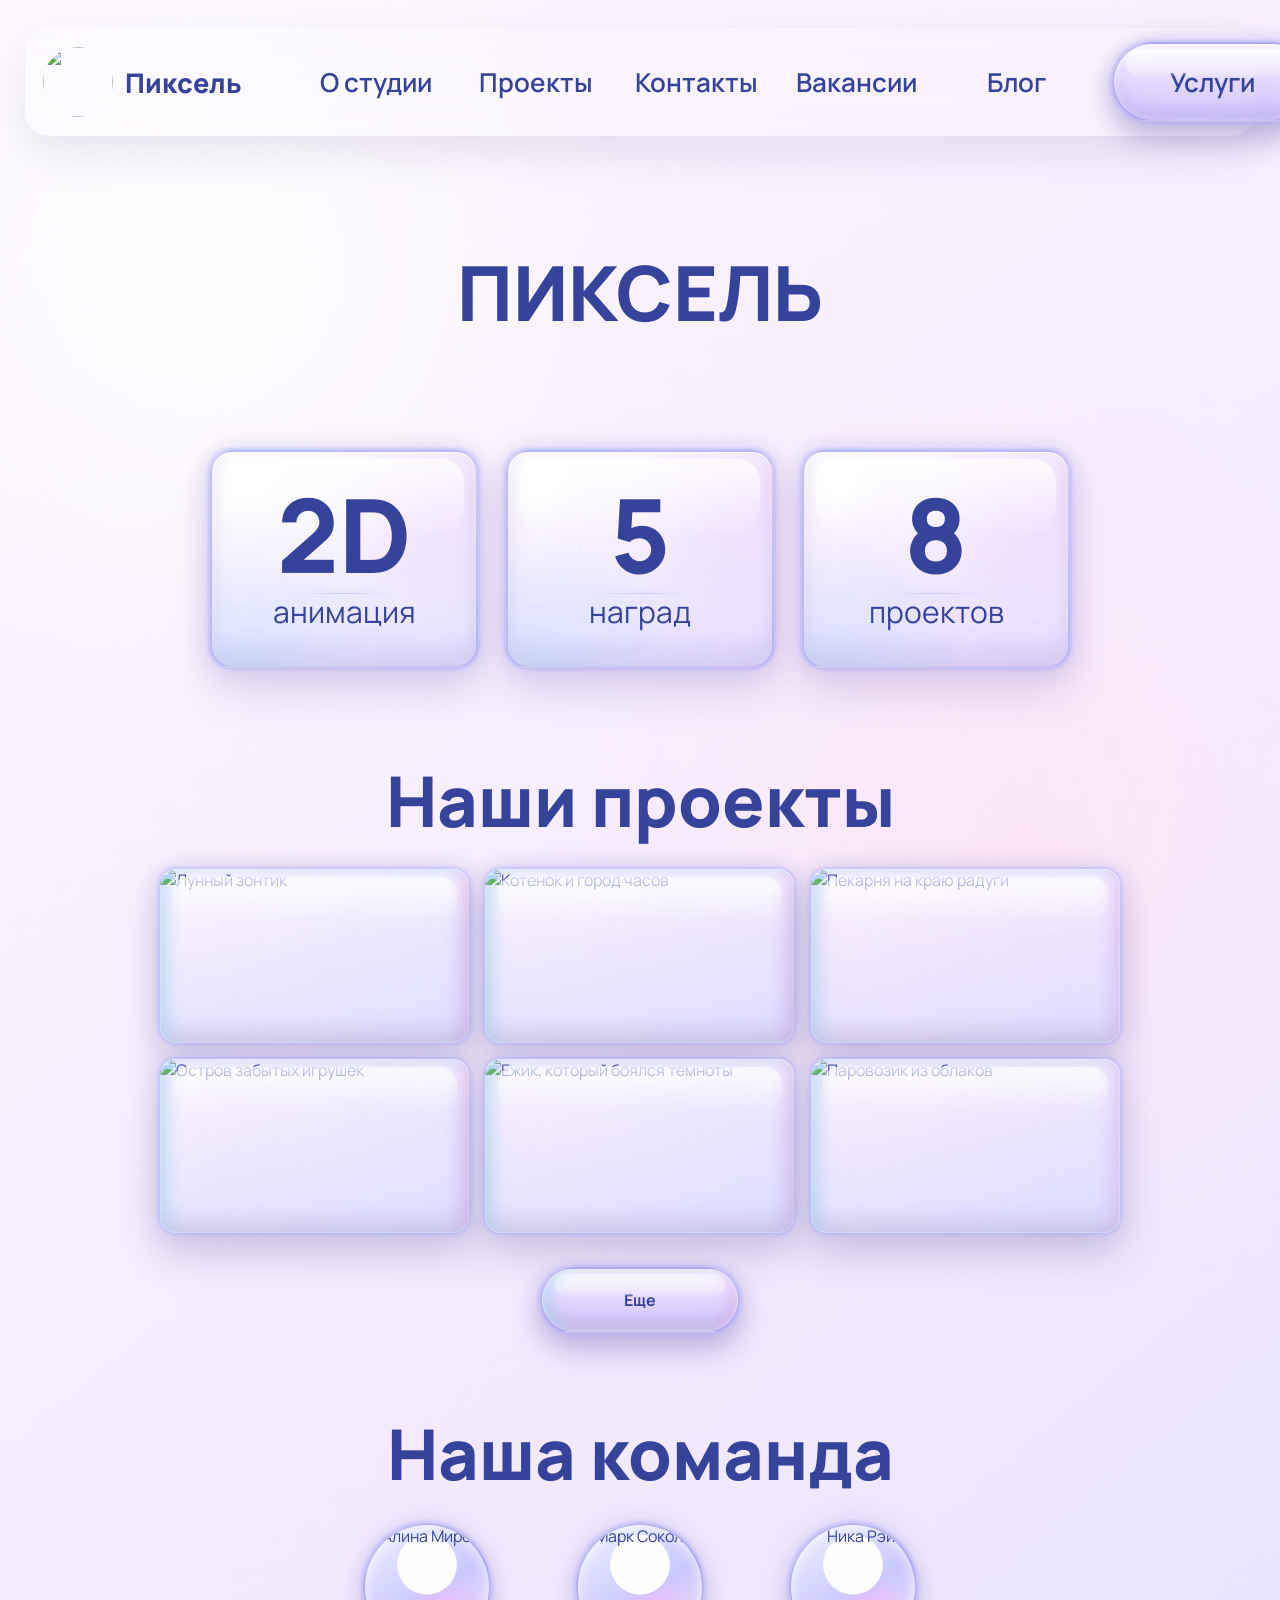
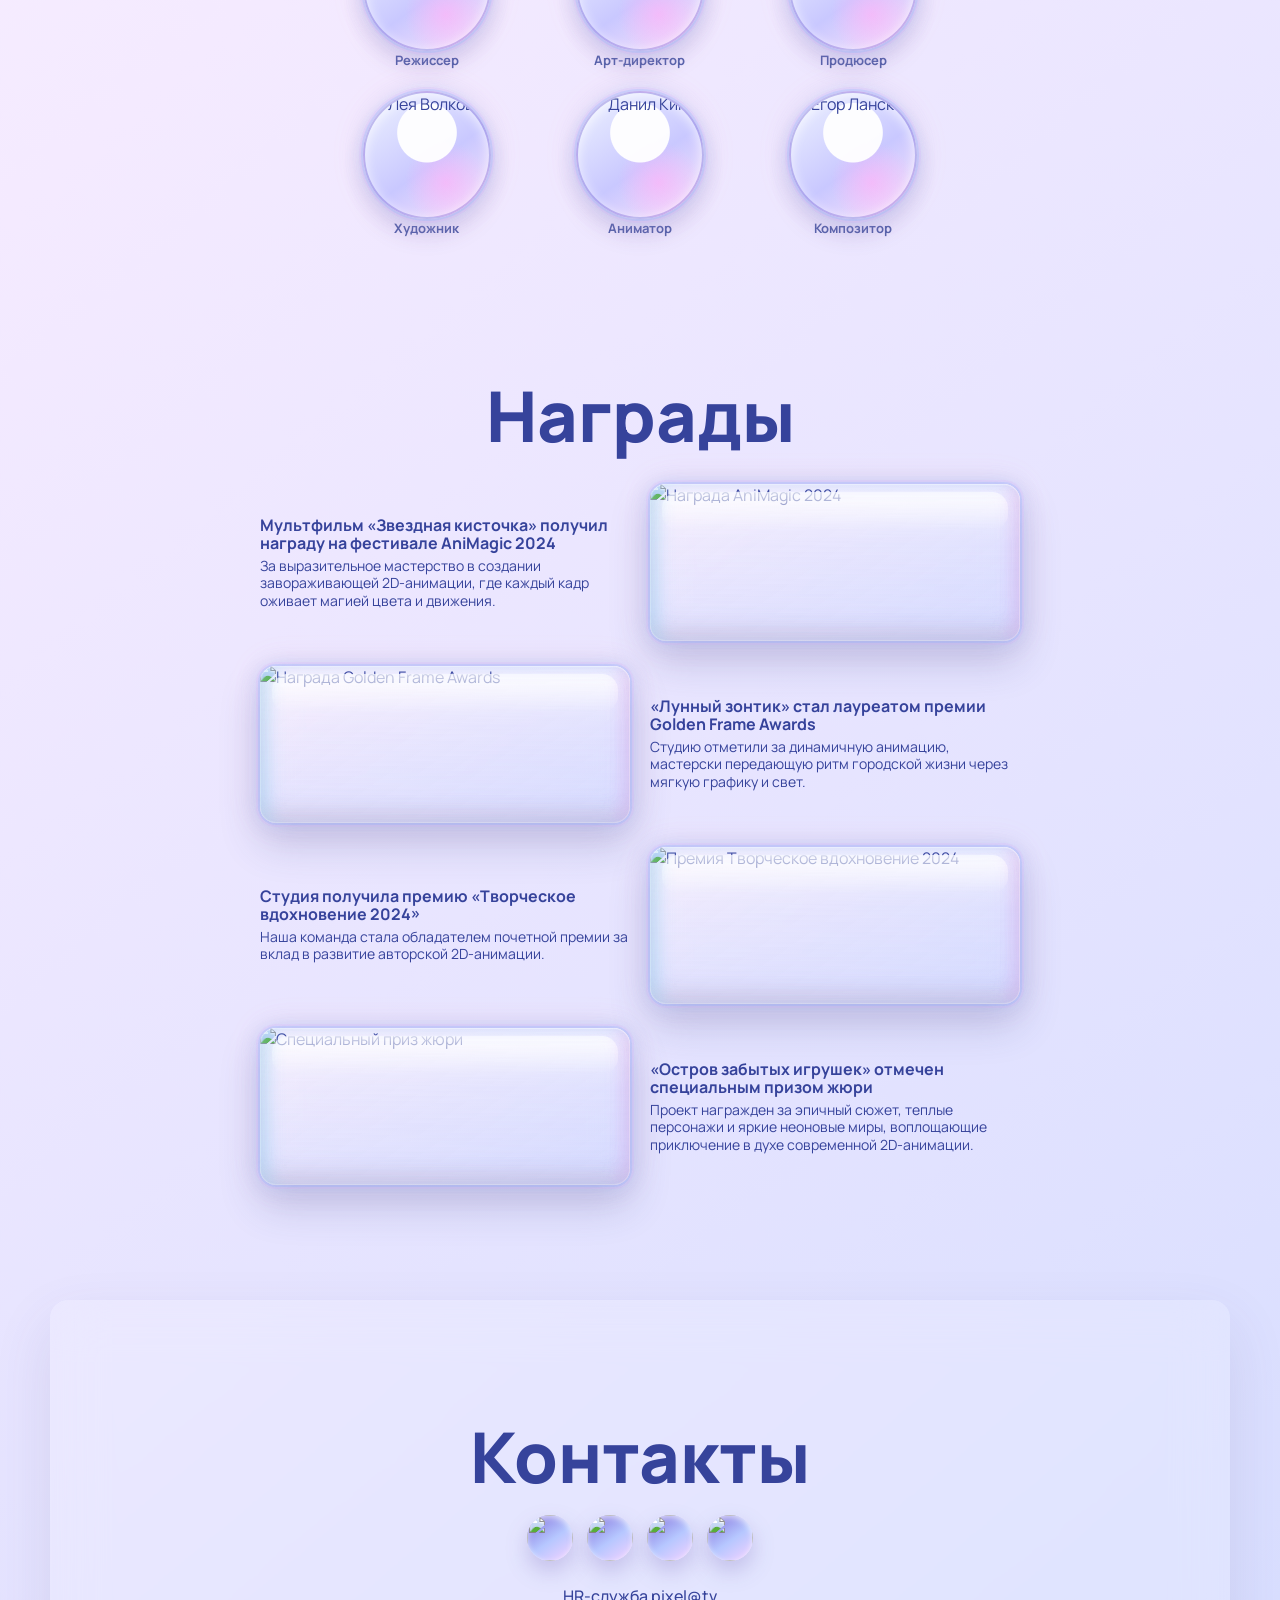
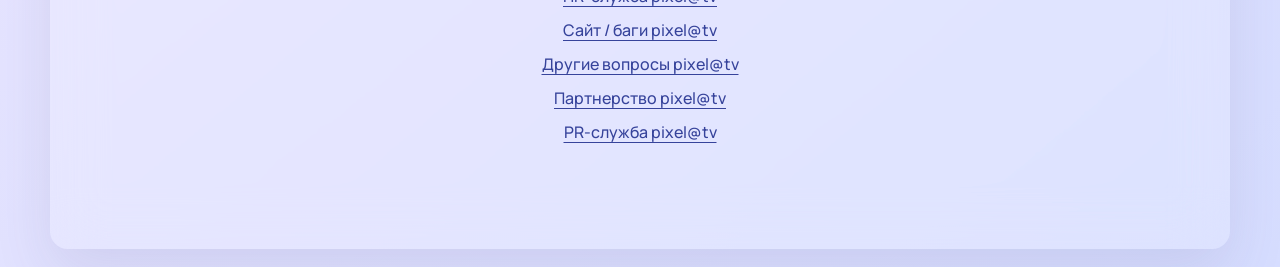
==== about.html @ c1dd74e6 "feat: init commit" ====
<!doctype html>
<html lang="ru">
  <head>
    <meta charset="UTF-8" />
    <meta name="viewport" content="width=device-width, initial-scale=1.0" />
    <title>О студии - Пиксель</title>
    <link rel="preconnect" href="https://fonts.googleapis.com" />
    <link rel="preconnect" href="https://fonts.gstatic.com" crossorigin />
    <link
      href="https://fonts.googleapis.com/css2?family=Manrope:wght@400;500;600;700;800&display=swap"
      rel="stylesheet"
    />
    <link rel="stylesheet" href="styles.css" />
  </head>
  <body>
    <header class="site-header">
      <a class="brand" href="index.html" aria-label="Пиксель, на главную">
        <img class="brand__mark" src="логотип.png" alt="" />
        <span class="brand__name">Пиксель</span>
      </a>

      <nav class="main-nav" aria-label="Основная навигация">
        <a href="about.html" aria-current="page">О студии</a>
        <a href="projects.html">Проекты</a>
        <a href="contacts.html">Контакты</a>
        <a href="vacancies.html">Вакансии</a>
        <a href="blog.html">Блог</a>
        <a class="nav-pill" href="services.html">Услуги</a>
      </nav>
    </header>

    <main>
      <section class="hero about-hero">
        <p class="studio-title">пиксель</p>

        <div class="stats" aria-label="Ключевые факты о студии">
          <article>
            <strong>2D</strong>
            <span>анимация</span>
          </article>
          <article>
            <strong>5</strong>
            <span>наград</span>
          </article>
          <article>
            <strong>8</strong>
            <span>проектов</span>
          </article>
        </div>
      </section>

      <section class="section about-projects" id="projects">
        <div class="section-heading">
          <h1>Наши проекты</h1>
        </div>

        <div class="project-grid project-grid--wide">
          <article class="project-card">
            <div class="image-slot image-slot--project">
              <img src="лунный мультфильм.png" alt="Лунный зонтик" />
            </div>
          </article>
          <article class="project-card">
            <div class="image-slot image-slot--project">
              <img src="котенок мультфильм.png" alt="Котенок и город часов" />
            </div>
          </article>
          <article class="project-card">
            <div class="image-slot image-slot--project">
              <img src="пекарня мультфильм.png" alt="Пекарня на краю радуги" />
            </div>
          </article>
          <article class="project-card">
            <div class="image-slot image-slot--project">
              <img src="остров мультфильм.png" alt="Остров забытых игрушек" />
            </div>
          </article>
          <article class="project-card">
            <div class="image-slot image-slot--project">
              <img src="ежик мультфильм.png" alt="Ежик, который боялся темноты" />
            </div>
          </article>
          <article class="project-card">
            <div class="image-slot image-slot--project">
              <img src="паровозик мультфильм.png" alt="Паровозик из облаков" />
            </div>
          </article>
        </div>

        <a class="button" href="projects.html">Еще</a>
      </section>

      <section class="section team">
        <div class="section-heading">
          <h1>Наша команда</h1>
        </div>

        <div class="team-grid" aria-label="Команда студии">
          <article class="team-card">
            <div class="portrait-slot"><img src="команда1.png" alt="Алина Мирова" /></div>
            <p>Режиссер</p>
          </article>
          <article class="team-card">
            <div class="portrait-slot"><img src="команда2.png" alt="Марк Соколов" /></div>
            <p>Арт-директор</p>
          </article>
          <article class="team-card">
            <div class="portrait-slot"><img src="команда3.png" alt="Ника Рэй" /></div>
            <p>Продюсер</p>
          </article>
          <article class="team-card">
            <div class="portrait-slot"><img src="команда4.png" alt="Лея Волкова" /></div>
            <p>Художник</p>
          </article>
          <article class="team-card">
            <div class="portrait-slot"><img src="команда5.png" alt="Данил Ким" /></div>
            <p>Аниматор</p>
          </article>
          <article class="team-card">
            <div class="portrait-slot"><img src="команда6.png" alt="Егор Ланской" /></div>
            <p>Композитор</p>
          </article>
        </div>
      </section>

      <section class="section awards">
        <div class="section-heading">
          <h1>Награды</h1>
        </div>

        <div class="award-list">
          <article class="award-item">
            <div>
              <h2>Мультфильм «Звездная кисточка» получил награду на фестивале AniMagic 2024</h2>
              <p>
                За выразительное мастерство в создании завораживающей
                2D-анимации, где каждый кадр оживает магией цвета и движения.
              </p>
            </div>
            <div class="image-slot image-slot--award">
              <img src="награды1 — копия.png" alt="Награда AniMagic 2024" />
            </div>
          </article>

          <article class="award-item award-item--reverse">
            <div>
              <h2>«Лунный зонтик» стал лауреатом премии Golden Frame Awards</h2>
              <p>
                Студию отметили за динамичную анимацию, мастерски передающую
                ритм городской жизни через мягкую графику и свет.
              </p>
            </div>
            <div class="image-slot image-slot--award">
              <img src="награды2 — копия.png" alt="Награда Golden Frame Awards" />
            </div>
          </article>

          <article class="award-item">
            <div>
              <h2>Студия получила премию «Творческое вдохновение 2024»</h2>
              <p>
                Наша команда стала обладателем почетной премии за вклад
                в развитие авторской 2D-анимации.
              </p>
            </div>
            <div class="image-slot image-slot--award">
              <img src="награды3 — копия.png" alt="Премия Творческое вдохновение 2024" />
            </div>
          </article>

          <article class="award-item award-item--reverse">
            <div>
              <h2>«Остров забытых игрушек» отмечен специальным призом жюри</h2>
              <p>
                Проект награжден за эпичный сюжет, теплые персонажи и яркие
                неоновые миры, воплощающие приключение в духе современной
                2D-анимации.
              </p>
            </div>
            <div class="image-slot image-slot--award">
              <img src="награды4 — копия.png" alt="Специальный приз жюри" />
            </div>
          </article>
        </div>
      </section>
    </main>

    <footer class="contacts" id="contacts">
      <h1>Контакты</h1>
      <div class="socials" aria-label="Социальные сети">
        <a href="#" aria-label="Telegram"><img src="тг.png" alt="" /></a>
        <a href="#" aria-label="YouTube"><img src="ютуб.png" alt="" /></a>
        <a href="#" aria-label="Instagram"><img src="инста.png" alt="" /></a>
        <a href="#" aria-label="Boosty"><img src="бусти.png" alt="" /></a>
      </div>
      <address>
        <a href="mailto:hr.pixel@tv">HR-служба pixel@tv</a>
        <a href="mailto:bug.pixel@tv">Сайт / баги pixel@tv</a>
        <a href="mailto:info.pixel@tv">Другие вопросы pixel@tv</a>
        <a href="mailto:partner.pixel@tv">Партнерство pixel@tv</a>
        <a href="mailto:pr.pixel@tv">PR-служба pixel@tv</a>
      </address>
    </footer>
  </body>
</html>
---- styles.css ----
:root {
  --ink: #36439b;
  --ink-soft: #5965ad;
  --lilac: #dcd3ff;
  --lavender: #eee9ff;
  --rose: #fff0f8;
  --paper: rgba(255, 250, 255, 0.78);
  --line: rgba(79, 67, 153, 0.13);
  --glass-border: rgba(119, 101, 205, 0.34);
  --glass-line-glow:
    0 0 0 2px rgba(126, 178, 255, 0.2),
    0 0 0 4px rgba(219, 151, 255, 0.12),
    0 0 18px rgba(105, 207, 255, 0.28),
    0 0 26px rgba(218, 141, 255, 0.2),
    0 0 34px rgba(255, 190, 142, 0.14);
  --shadow: 0 18px 42px rgba(95, 74, 171, 0.18);
}

@font-face {
  font-family: "Core Mellow";
  src: url("CoreMellow-ExtraBold.otf") format("opentype");
  font-weight: 800;
  font-style: normal;
  font-display: swap;
}

* {
  box-sizing: border-box;
}

html {
  scroll-behavior: smooth;
}

body {
  position: relative;
  min-width: 320px;
  min-height: 100vh;
  margin: 0;
  color: var(--ink);
  font-family: "Manrope", Arial, sans-serif;
  background:
    radial-gradient(circle at 16% 8%, rgba(255, 255, 255, 0.92), transparent 28rem),
    radial-gradient(circle at 80% 24%, rgba(255, 229, 246, 0.72), transparent 30rem),
    linear-gradient(140deg, #fdf7ff 0%, #f4eaff 40%, #d6ddff 100%);
}

body > * {
  position: relative;
  z-index: 1;
}

body::before,
body::after {
  content: none;
  position: absolute;
  inset: 0;
  z-index: 0;
  pointer-events: none;
}

body::before {
  min-height: 100%;
  opacity: 0.55;
  background:
    radial-gradient(ellipse at 10% 13%, transparent 0 2.6rem, rgba(255, 255, 255, 0.8) 2.7rem 3rem, transparent 3.1rem),
    radial-gradient(circle at 12% 34%, rgba(255, 255, 255, 0.62) 0 0.18rem, transparent 0.21rem),
    radial-gradient(circle at 7% 72%, rgba(255, 255, 255, 0.7) 0 0.14rem, transparent 0.18rem),
    radial-gradient(circle at 23% 82%, rgba(255, 255, 255, 0.56) 0 0.16rem, transparent 0.2rem),
    radial-gradient(circle at 84% 76%, rgba(255, 255, 255, 0.56) 0 0.18rem, transparent 0.22rem),
    radial-gradient(circle at 96% 16%, rgba(255, 255, 255, 0.66) 0 0.16rem, transparent 0.2rem),
    radial-gradient(ellipse at 12% 96%, rgba(150, 176, 255, 0.42), transparent 18rem),
    radial-gradient(ellipse at 88% 98%, rgba(197, 171, 255, 0.4), transparent 22rem);
}

body::after {
  min-height: 100%;
  opacity: 0.5;
  background:
    linear-gradient(160deg, transparent 0 72%, rgba(255, 255, 255, 0.4) 72.2% 72.8%, transparent 73%),
    radial-gradient(ellipse at 18% 105%, transparent 0 19rem, rgba(255, 255, 255, 0.5) 19.2rem 19.7rem, transparent 20rem),
    radial-gradient(ellipse at 64% 108%, transparent 0 24rem, rgba(255, 255, 255, 0.45) 24.2rem 24.8rem, transparent 25rem),
    radial-gradient(ellipse at 96% 104%, transparent 0 18rem, rgba(255, 255, 255, 0.45) 18.2rem 18.8rem, transparent 19rem);
}

a {
  color: inherit;
}

.nav-pill,
.button,
.main-nav a,
.brand__name,
.image-slot,
.stats article,
.blog-item,
.blog-category h2,
.service-tabs a,
.service-card,
.job-card,
.showcase-card,
.portrait-slot,
.flow-step,
.socials a,
address a,
.award-item > div:first-child,
details {
  transition:
    transform 180ms ease,
    box-shadow 180ms ease,
    filter 180ms ease,
    background-color 180ms ease,
    color 180ms ease,
    opacity 180ms ease;
  will-change: transform;
}

.main-nav a:hover,
.brand:hover .brand__name,
.nav-pill:hover,
.button:hover,
.blog-category h2:hover,
.service-tabs a:hover,
.job-card:hover,
.socials a:hover,
address a:hover,
.award-item > div:first-child:hover {
  transform: translateY(-3px) scale(1.015);
  filter: saturate(1.08) brightness(1.03);
}

.main-nav a:active,
.brand:active .brand__name,
.nav-pill:active,
.button:active,
.blog-category h2:active,
.service-tabs a:active,
.job-card:active,
.socials a:active,
address a:active,
.award-item > div:first-child:active {
  transform: translateY(1px) scale(0.985);
  filter: saturate(1.02) brightness(0.98);
}

.image-slot:hover,
.stats article:hover,
.blog-item:hover,
.service-card:hover,
.showcase-card:hover,
.portrait-slot:hover,
.flow-step:hover,
details:hover {
  transform: translateY(-4px);
  filter: saturate(1.06) brightness(1.02);
}

.image-slot:active,
.stats article:active,
.blog-item:active,
.service-card:active,
.showcase-card:active,
.portrait-slot:active,
.flow-step:active,
details:active {
  transform: translateY(1px) scale(0.99);
}

.main-nav a {
  position: relative;
}

.main-nav a::after {
  content: "";
  position: absolute;
  left: 18%;
  right: 18%;
  bottom: 8px;
  height: 2px;
  border-radius: 999px;
  background: linear-gradient(90deg, transparent, rgba(86, 70, 158, 0.62), transparent);
  opacity: 0;
  transform: scaleX(0.55);
  transition: opacity 180ms ease, transform 180ms ease;
}

.main-nav a:hover::after {
  opacity: 1;
  transform: scaleX(1);
}

.socials a:hover {
  box-shadow:
    var(--glass-line-glow),
    inset 0 2px 6px rgba(255, 255, 255, 0.7),
    0 14px 26px rgba(92, 70, 168, 0.28);
}

address a {
  display: inline-block;
  text-decoration-thickness: 1px;
  text-underline-offset: 4px;
}

address a:hover {
  color: var(--ink-soft);
  text-shadow: 0 0 16px rgba(86, 70, 158, 0.2);
}

@media (prefers-reduced-motion: reduce) {
  .nav-pill,
  .button,
  .main-nav a,
  .brand__name,
  .image-slot,
  .stats article,
  .blog-item,
  .blog-category h2,
  .service-tabs a,
  .service-card,
  .job-card,
  .showcase-card,
  .portrait-slot,
  .flow-step,
  .socials a,
  address a,
  .award-item > div:first-child,
  details {
    transition: none;
  }
}

.site-header {
  position: sticky;
  top: 18px;
  z-index: 10;
  display: flex;
  align-items: center;
  justify-content: space-between;
  width: min(1870px, calc(100% - 50px));
  min-height: 100px;
  margin: 28px auto 0;
  padding: 14px 16px 14px 18px;
  border: 0;
  border-radius: 24px;
  background: rgba(255, 255, 255, 0.18);
  box-shadow: 0 18px 42px rgba(80, 78, 130, 0.12);
  backdrop-filter: blur(22px) saturate(1.08);
}

.brand,
.main-nav {
  display: flex;
  align-items: center;
}

.brand {
  flex: 0 0 270px;
  gap: 12px;
  text-decoration: none;
  font-size: 27px;
  font-weight: 800;
}

.brand__name {
  display: inline-block;
}

.brand:hover .brand__name {
  color: var(--ink-soft);
  text-shadow: 0 0 18px rgba(86, 70, 158, 0.22);
}

.socials a {
  display: grid;
  place-items: center;
  border-radius: 50%;
  color: white;
  background: linear-gradient(145deg, #8470db, #b6c7ff 54%, #f7d2ff);
  box-shadow: inset 0 2px 6px rgba(255, 255, 255, 0.7), 0 10px 22px rgba(92, 70, 168, 0.25);
}

.brand__mark {
  display: block;
  width: 70px;
  height: 70px;
  object-fit: contain;
  border-radius: 50%;
}

.main-nav {
  display: grid;
  grid-template-columns: repeat(6, minmax(120px, 1fr));
  align-items: center;
  flex: 1 1 auto;
  gap: clamp(18px, 2.6vw, 78px);
  font-size: 26px;
  font-weight: 600;
}

.main-nav a {
  display: grid;
  place-items: center;
  min-height: 70px;
  text-decoration: none;
}

.nav-pill,
.button {
  position: relative;
  overflow: hidden;
  min-width: 200px;
  padding: 20px 34px;
  border: 2px solid var(--glass-border);
  border-radius: 999px;
  text-align: center;
  background:
    linear-gradient(180deg, rgba(255, 255, 255, 0.48), rgba(255, 255, 255, 0.08) 34%, rgba(196, 184, 255, 0.34) 100%),
    linear-gradient(180deg, rgba(234, 223, 255, 0.76), rgba(207, 193, 255, 0.72));
  box-shadow:
    var(--glass-line-glow),
    inset 0 1px 1px rgba(255, 255, 255, 0.95),
    inset 0 -10px 18px rgba(98, 79, 184, 0.16),
    inset 0 2px 8px rgba(255, 255, 255, 0.82),
    0 16px 30px rgba(74, 60, 148, 0.32);
  backdrop-filter: blur(16px) saturate(1.25);
}

.nav-pill::before,
.button::before {
  content: "";
  position: absolute;
  inset: 5px 12px auto;
  height: 36%;
  border-radius: inherit;
  background: linear-gradient(180deg, rgba(255, 255, 255, 0.82), rgba(255, 255, 255, 0.16));
  pointer-events: none;
  transition: opacity 180ms ease, transform 180ms ease;
}

.nav-pill::after,
.button::after {
  content: "";
  position: absolute;
  inset: 0;
  border-radius: inherit;
  box-shadow:
    inset 8px 0 14px rgba(120, 218, 255, 0.3),
    inset -8px 0 14px rgba(221, 145, 255, 0.24),
    inset 0 -8px 14px rgba(255, 204, 148, 0.2),
    inset 0 0 0 1px rgba(255, 255, 255, 0.44);
  pointer-events: none;
  transition: opacity 180ms ease;
}

.nav-pill:hover::before,
.button:hover::before {
  opacity: 1;
  transform: translateY(-1px);
}

.nav-pill:active::before,
.button:active::before {
  opacity: 0.72;
  transform: translateY(1px);
}

.hero {
  min-height: 670px;
  display: grid;
  align-content: center;
  justify-items: center;
  padding: 118px 20px 64px;
  text-align: center;
}

.studio-title {
  margin: 0 0 68px;
  font-family: "Core Mellow", "Manrope", Arial, sans-serif;
  font-size: clamp(42px, 8vw, 76px);
  line-height: 1;
  letter-spacing: 0;
  font-weight: 800;
  text-transform: uppercase;
}

.stats {
  display: grid;
  grid-template-columns: repeat(3, minmax(130px, 1fr));
  gap: clamp(14px, 2.3vw, 28px);
  width: min(860px, 100%);
  margin-bottom: 52px;
}

.stats article {
  position: relative;
  display: grid;
  place-items: center;
  min-height: clamp(150px, 17vw, 220px);
  overflow: hidden;
  padding: 28px 20px 30px;
  border: 2px solid var(--glass-border);
  border-radius: 22px;
  background:
    radial-gradient(circle at 12% 12%, rgba(255, 255, 255, 0.74), transparent 18%),
    radial-gradient(circle at 12% 100%, rgba(120, 218, 255, 0.18), transparent 42%),
    radial-gradient(circle at 90% 22%, rgba(221, 145, 255, 0.18), transparent 40%),
    linear-gradient(180deg, rgba(255, 255, 255, 0.5), rgba(255, 255, 255, 0.1) 38%, rgba(207, 193, 255, 0.24)),
    linear-gradient(145deg, rgba(255, 250, 255, 0.44), rgba(216, 220, 255, 0.4));
  box-shadow:
    var(--glass-line-glow),
    inset 0 1px 1px rgba(255, 255, 255, 0.96),
    inset 0 -16px 24px rgba(86, 70, 158, 0.12),
    0 22px 42px rgba(86, 70, 158, 0.18);
  backdrop-filter: blur(22px) saturate(1.18);
}

.stats article::before {
  content: "";
  position: absolute;
  inset: 7px 12px auto;
  height: 34%;
  border-radius: inherit;
  background:
    radial-gradient(circle at 8% 24%, rgba(255, 255, 255, 0.92), transparent 18%),
    linear-gradient(180deg, rgba(255, 255, 255, 0.78), rgba(255, 255, 255, 0.08));
  pointer-events: none;
}

.stats article::after {
  content: "";
  position: absolute;
  left: 32%;
  right: 32%;
  top: 66%;
  height: 1px;
  background:
    linear-gradient(90deg, transparent, rgba(111, 129, 219, 0.28), transparent);
  box-shadow: 0 0 10px rgba(126, 178, 255, 0.34);
  pointer-events: none;
}

.stats strong {
  position: relative;
  z-index: 1;
  font-size: clamp(64px, 8vw, 116px);
  line-height: 0.9;
  font-weight: 800;
}

.stats span {
  position: relative;
  z-index: 1;
  font-size: clamp(20px, 2.4vw, 30px);
  line-height: 1;
}

.intro {
  width: min(620px, 100%);
  margin: 0;
  font-size: 18px;
  line-height: 1.5;
}

.section {
  width: min(860px, calc(100% - 32px));
  margin: 0 auto;
  padding: 42px 0 56px;
}

.section-heading {
  text-align: center;
}

h1,
h2,
p {
  margin-top: 0;
}

h1 {
  margin-bottom: 32px;
  font-family: "Core Mellow", "Manrope", Arial, sans-serif;
  font-size: clamp(44px, 7vw, 70px);
  line-height: 1.05;
  font-weight: 800;
}

.project-grid {
  display: grid;
  grid-template-columns: repeat(2, minmax(0, 1fr));
  gap: 18px;
}

.project-card {
  margin: 0;
}

.project-card h2 {
  margin: 10px 4px 0;
  font-size: 18px;
  line-height: 1.2;
}

.image-slot {
  position: relative;
  display: grid;
  place-items: center;
  aspect-ratio: 16 / 9;
  min-height: 220px;
  overflow: hidden;
  border: 0;
  border-radius: 18px;
  background:
    linear-gradient(180deg, rgba(255, 255, 255, 0.5), rgba(255, 255, 255, 0.1) 38%, rgba(210, 218, 255, 0.26)),
    linear-gradient(145deg, rgba(248, 238, 251, 0.48), rgba(190, 203, 255, 0.4));
  box-shadow:
    var(--glass-line-glow),
    inset 0 1px 1px rgba(255, 255, 255, 0.95),
    inset 0 -14px 22px rgba(83, 74, 166, 0.12),
    0 20px 40px rgba(61, 70, 139, 0.24);
  backdrop-filter: blur(18px) saturate(1.18);
}

.image-slot::before {
  content: "";
  position: absolute;
  inset: 8px 12px auto;
  height: 24%;
  border-radius: inherit;
  background: linear-gradient(180deg, rgba(255, 255, 255, 0.78), rgba(255, 255, 255, 0));
  pointer-events: none;
  z-index: 1;
  transition: opacity 180ms ease, transform 180ms ease;
}

.image-slot::after {
  content: "";
  position: absolute;
  inset: 0;
  border-radius: inherit;
  box-shadow:
    inset 9px 0 16px rgba(118, 216, 255, 0.3),
    inset -9px 0 16px rgba(221, 145, 255, 0.22),
    inset 0 -8px 16px rgba(255, 202, 144, 0.18),
    inset 0 0 0 1px rgba(255, 255, 255, 0.38);
  pointer-events: none;
  z-index: 1;
  transition: opacity 180ms ease;
}

.image-slot:hover::before,
.blog-item:hover::before,
.stats article:hover::before,
.service-card:hover::before,
.service-tabs a:hover::before,
.job-card:hover::before,
details:hover::before {
  opacity: 1;
  transform: translateY(-1px);
}

.image-slot:active::before,
.blog-item:active::before,
.stats article:active::before,
.service-card:active::before,
.service-tabs a:active::before,
.job-card:active::before,
details:active::before {
  opacity: 0.7;
  transform: translateY(1px);
}

.image-slot span {
  padding: 10px 18px;
  border-radius: 999px;
  color: rgba(54, 67, 155, 0.74);
  font-size: 14px;
  font-weight: 800;
  background: rgba(255, 255, 255, 0.68);
}

.image-slot img {
  display: block;
  width: 100%;
  height: 100%;
  object-fit: cover;
  position: relative;
  z-index: 0;
}

.button {
  display: block;
  width: max-content;
  margin: 34px auto 0;
  text-decoration: none;
  font-weight: 700;
}

.blog {
  width: min(980px, calc(100% - 32px));
  padding-top: 46px;
  padding-bottom: 76px;
}

.blog .section-heading h1 {
  margin-bottom: 52px;
  font-size: clamp(54px, 8vw, 86px);
}

.blog-list {
  display: grid;
  grid-template-columns: repeat(2, minmax(0, 1fr));
  gap: 22px;
}

.blog-item {
  position: relative;
  display: grid;
  grid-template-columns: 1fr;
  align-items: start;
  gap: 18px;
  overflow: hidden;
  padding: 18px 18px 28px;
  border: 2px solid var(--glass-border);
  border-radius: 22px;
  background:
    radial-gradient(circle at 14% 10%, rgba(255, 255, 255, 0.64), transparent 18%),
    radial-gradient(circle at 92% 18%, rgba(221, 145, 255, 0.16), transparent 36%),
    linear-gradient(180deg, rgba(255, 255, 255, 0.48), rgba(255, 255, 255, 0.12) 46%, rgba(214, 208, 255, 0.24)),
    rgba(255, 255, 255, 0.18);
  box-shadow:
    var(--glass-line-glow),
    inset 0 1px 1px rgba(255, 255, 255, 0.96),
    inset 0 -16px 24px rgba(86, 70, 158, 0.1),
    0 22px 42px rgba(86, 70, 158, 0.16);
  backdrop-filter: blur(22px) saturate(1.16);
}

.blog-item::before {
  content: "";
  position: absolute;
  inset: 7px 12px auto;
  height: 26%;
  border-radius: inherit;
  background: linear-gradient(180deg, rgba(255, 255, 255, 0.72), rgba(255, 255, 255, 0));
  pointer-events: none;
}

.blog-item--reverse .image-slot {
  order: 0;
}

.blog-item > div:first-child {
  position: relative;
  display: grid;
  gap: 10px;
  padding: 0 18px 0 76px;
}

.blog-item > div:first-child::before {
  content: "";
  position: absolute;
  left: 4px;
  top: 0;
  display: grid;
  place-items: center;
  width: 48px;
  height: 48px;
  border: 2px solid rgba(119, 101, 205, 0.22);
  border-radius: 50%;
  color: var(--ink);
  background:
    url("иконка1.png") center / cover no-repeat,
    linear-gradient(180deg, rgba(255, 255, 255, 0.66), rgba(255, 255, 255, 0.16)),
    rgba(255, 255, 255, 0.2);
  box-shadow:
    inset 0 1px 1px rgba(255, 255, 255, 0.95),
    0 10px 22px rgba(86, 70, 158, 0.14);
  backdrop-filter: blur(14px);
}

.blog-item:nth-child(2) > div:first-child::before {
  background:
    url("иконка2.png") center / cover no-repeat,
    linear-gradient(180deg, rgba(255, 255, 255, 0.66), rgba(255, 255, 255, 0.16)),
    rgba(255, 255, 255, 0.2);
}

.blog-item:nth-child(3) > div:first-child::before {
  background:
    url("иконка3.png") center / cover no-repeat,
    linear-gradient(180deg, rgba(255, 255, 255, 0.66), rgba(255, 255, 255, 0.16)),
    rgba(255, 255, 255, 0.2);
}

.blog-item:nth-child(4) > div:first-child::before {
  background:
    url("иконка4.png") center / cover no-repeat,
    linear-gradient(180deg, rgba(255, 255, 255, 0.66), rgba(255, 255, 255, 0.16)),
    rgba(255, 255, 255, 0.2);
}

.blog-item .image-slot {
  order: -1;
}

.blog-item h2 {
  margin-bottom: 0;
  font-size: 20px;
  line-height: 1.18;
}

.blog-item p {
  margin-bottom: 0;
  font-size: 14px;
  line-height: 1.35;
}

.image-slot--small {
  aspect-ratio: 3 / 2;
  min-height: 0;
  border-radius: 16px;
}

.blog-more {
  margin-top: 34px;
  padding-inline: 36px;
}

.about-hero {
  min-height: 560px;
  padding-bottom: 24px;
}

.about-hero .studio-title {
  margin-bottom: 120px;
}

.about-projects {
  width: min(960px, calc(100% - 32px));
  padding-top: 20px;
}

.project-grid--wide {
  grid-template-columns: repeat(3, minmax(0, 1fr));
  gap: 16px;
}

.project-grid--wide .project-card h2 {
  font-size: 14px;
  text-align: center;
}

.image-slot--project {
  min-height: 126px;
  border-radius: 16px;
}

.team {
  width: min(620px, calc(100% - 32px));
  padding-top: 28px;
}

.team-grid {
  display: grid;
  grid-template-columns: repeat(3, minmax(0, 1fr));
  gap: 22px 20px;
}

.team-card {
  text-align: center;
}

.team-card h2 {
  margin: 10px 0 2px;
  font-size: 16px;
  line-height: 1.15;
}

.team-card p {
  margin: 0;
  color: var(--ink-soft);
  font-size: 13px;
  font-weight: 700;
}

.portrait-slot {
  display: grid;
  place-items: center;
  width: min(128px, 100%);
  aspect-ratio: 1;
  margin: 0 auto;
  overflow: hidden;
  border: 2px solid var(--glass-border);
  border-radius: 50%;
  background:
    radial-gradient(circle at 50% 32%, rgba(255, 255, 255, 0.95) 0 28%, transparent 29%),
    radial-gradient(circle at 65% 72%, rgba(255, 178, 248, 0.68), transparent 34%),
    linear-gradient(145deg, #eef3ff, #c9c8ff 56%, #ffe4fb);
  box-shadow: var(--glass-line-glow), inset 0 3px 12px rgba(255, 255, 255, 0.7), 0 14px 24px rgba(80, 64, 150, 0.18);
}

.portrait-slot span {
  color: rgba(54, 67, 155, 0.7);
  font-size: 13px;
  font-weight: 800;
}

.portrait-slot img {
  display: block;
  width: 100%;
  height: 100%;
  object-fit: cover;
}

.awards {
  width: min(760px, calc(100% - 32px));
  padding-top: 86px;
  padding-bottom: 80px;
}

.award-list {
  display: grid;
  gap: 24px;
}

.award-item {
  display: grid;
  grid-template-columns: 1fr 1fr;
  align-items: center;
  gap: 20px;
}

.award-item--reverse .image-slot {
  order: -1;
}

.award-item h2 {
  margin-bottom: 4px;
  font-size: 16px;
  line-height: 1.12;
}

.award-item p {
  margin-bottom: 0;
  font-size: 14px;
  line-height: 1.24;
}

.award-item > div:first-child {
  border-radius: 16px;
}

.award-item > div:first-child:hover {
  text-shadow: 0 0 16px rgba(86, 70, 158, 0.18);
}

.image-slot--award {
  aspect-ratio: 2.35 / 1;
  min-height: 142px;
  border-radius: 16px;
}

.image-slot--award img {
  object-fit: cover;
  padding: 0;
}

.projects-hero {
  display: grid;
  place-items: center;
  min-height: 420px;
  padding: 120px 20px 40px;
  text-align: center;
}

.projects-hero h1 {
  margin: 0;
  font-size: clamp(48px, 8vw, 78px);
  line-height: 1;
  font-weight: 800;
  letter-spacing: 0;
  text-transform: uppercase;
}

.project-showcase {
  display: grid;
  gap: 0;
  width: min(640px, calc(100% - 32px));
  margin: 0 auto;
  padding-bottom: 180px;
}

.showcase-card {
  position: relative;
  display: grid;
  place-items: center;
  padding: 20px;
  border: 2px solid var(--glass-border);
  border-radius: 22px;
  background:
    linear-gradient(180deg, rgba(255, 255, 255, 0.42), rgba(255, 255, 255, 0.1)),
    rgba(255, 250, 255, 0.28);
  box-shadow:
    var(--glass-line-glow),
    inset 0 1px 1px rgba(255, 255, 255, 0.92),
    0 22px 42px rgba(68, 57, 137, 0.2);
  backdrop-filter: blur(18px) saturate(1.16);
}

.showcase-card + .showcase-card {
  margin-top: 0;
}

.showcase-card h2 {
  margin: 12px 4px 0;
  font-size: 20px;
  line-height: 1.2;
}

.image-slot--showcase {
  width: 100%;
  min-height: 340px;
  border-radius: 16px;
}

.services-hero {
  display: grid;
  place-items: center;
  min-height: 370px;
  padding: 120px 20px 34px;
  text-align: center;
}

.services-hero h1 {
  margin: 0;
  font-size: clamp(48px, 8vw, 78px);
  line-height: 1;
  font-weight: 800;
  letter-spacing: 0;
  text-transform: uppercase;
}

.service-tabs {
  display: grid;
  grid-template-columns: repeat(2, minmax(0, 1fr));
  gap: 16px;
  width: min(860px, calc(100% - 32px));
  margin: 0 auto 78px;
}

.service-tabs a,
.service-card {
  position: relative;
  overflow: hidden;
  display: grid;
  place-items: center;
  min-height: 160px;
  padding: 26px;
  border: 2px solid var(--glass-border);
  border-radius: 16px;
  text-align: center;
  text-decoration: none;
  background:
    linear-gradient(180deg, rgba(255, 255, 255, 0.5), rgba(255, 255, 255, 0.08) 38%, rgba(198, 199, 255, 0.28)),
    linear-gradient(145deg, rgba(239, 231, 255, 0.62), rgba(207, 208, 255, 0.56));
  box-shadow:
    var(--glass-line-glow),
    inset 0 1px 1px rgba(255, 255, 255, 0.95),
    inset 0 3px 14px rgba(255, 255, 255, 0.72),
    inset 0 -12px 20px rgba(84, 72, 166, 0.12),
    0 18px 34px rgba(72, 56, 144, 0.32);
  backdrop-filter: blur(18px) saturate(1.18);
}

.service-tabs a::before,
.service-card::before,
.job-card::before,
details::before {
  content: "";
  position: absolute;
  inset: 7px 12px auto;
  height: 30%;
  border-radius: inherit;
  background: linear-gradient(180deg, rgba(255, 255, 255, 0.76), rgba(255, 255, 255, 0));
  pointer-events: none;
}

.service-tabs a {
  font-size: clamp(28px, 4vw, 44px);
  line-height: 1.12;
  font-weight: 800;
}

.services-feature,
.services-grid {
  width: min(860px, calc(100% - 32px));
  margin: 0 auto;
}

.services-feature {
  width: min(980px, calc(100% - 32px));
  margin-bottom: 84px;
}

.feature-slider {
  display: grid;
  grid-auto-columns: min(92%, 900px);
  grid-auto-flow: column;
  gap: 18px;
  overflow-x: auto;
  overscroll-behavior-x: contain;
  scroll-behavior: smooth;
  scroll-padding-inline: calc((100% - min(92%, 900px)) / 2);
  scroll-snap-type: x mandatory;
  scrollbar-width: none;
  padding: 4px calc((100% - min(92%, 900px)) / 2) 18px;
  mask-image: linear-gradient(90deg, transparent 0, rgba(0, 0, 0, 0.18) 5%, #000 16%, #000 84%, rgba(0, 0, 0, 0.18) 95%, transparent 100%);
  -webkit-mask-image: linear-gradient(90deg, transparent 0, rgba(0, 0, 0, 0.18) 5%, #000 16%, #000 84%, rgba(0, 0, 0, 0.18) 95%, transparent 100%);
}

.feature-slider::-webkit-scrollbar {
  display: none;
}

.image-slot--feature {
  min-height: 0;
  border-radius: 28px;
  scroll-snap-align: center;
  scroll-snap-stop: always;
  box-shadow:
    var(--glass-line-glow),
    inset 0 1px 1px rgba(255, 255, 255, 0.95),
    0 20px 40px rgba(61, 70, 139, 0.24);
}

.image-slot--feature::after {
  box-shadow:
    inset 9px 0 16px rgba(118, 216, 255, 0.24),
    inset -9px 0 16px rgba(221, 145, 255, 0.18),
    inset 0 0 0 1px rgba(255, 255, 255, 0.38);
}

.image-slot--feature img {
  transform: scale(1.035);
}

.services-grid {
  display: grid;
  grid-template-columns: repeat(2, minmax(0, 1fr));
  gap: 20px;
  padding-bottom: 110px;
}

.image-slot--service,
.service-card {
  min-height: 0;
  border-radius: 16px;
}

.image-slot--feature,
.image-slot--service {
  aspect-ratio: 1672 / 941;
}

.service-card h2 {
  margin: 0 0 26px;
  font-size: clamp(24px, 3vw, 32px);
  line-height: 1.12;
  text-transform: uppercase;
}

.service-card p {
  max-width: 330px;
  margin: 0;
  font-size: 14px;
  line-height: 1.25;
  font-weight: 700;
}

.vacancies-hero {
  display: grid;
  justify-items: center;
  min-height: 360px;
  padding: 128px 20px 28px;
  text-align: center;
}

.vacancies-hero h1 {
  margin: 0 0 58px;
  font-size: clamp(48px, 8vw, 78px);
  line-height: 1;
  font-weight: 800;
  letter-spacing: 0;
  text-transform: uppercase;
}

.vacancies-stats {
  display: none;
}

.welcome-title {
  margin: 0;
  font-size: clamp(44px, 6vw, 74px);
  line-height: 1.08;
  font-weight: 800;
}

.hiring-flow {
  position: relative;
  display: grid;
  grid-template-columns: repeat(3, minmax(150px, 184px));
  column-gap: clamp(38px, 8vw, 150px);
  align-items: center;
  justify-content: center;
  width: min(1040px, calc(100% - 32px));
  min-height: 210px;
  margin: 0 auto 68px;
  isolation: isolate;
}

.hiring-flow::before,
.hiring-flow::after {
  content: none;
  position: absolute;
  z-index: -1;
  pointer-events: none;
}

.hiring-flow::before {
  left: 12%;
  right: 12%;
  top: 35%;
  height: 110px;
  border-top: 5px solid rgba(129, 179, 255, 0.58);
  border-radius: 50% 50% 0 0;
  box-shadow:
    0 -2px 14px rgba(98, 190, 255, 0.34),
    0 2px 18px rgba(221, 145, 255, 0.26),
    inset 0 1px 0 rgba(255, 255, 255, 0.44);
}

.hiring-flow::after {
  inset: 8% 4%;
  background:
    radial-gradient(circle at 9% 60%, rgba(104, 218, 255, 0.3), transparent 12rem),
    radial-gradient(circle at 51% 66%, rgba(221, 145, 255, 0.25), transparent 12rem),
    radial-gradient(circle at 90% 58%, rgba(255, 184, 235, 0.26), transparent 12rem);
  filter: blur(10px);
}

.flow-step {
  position: relative;
  display: grid;
  align-content: center;
  justify-items: center;
  gap: 8px;
  width: clamp(150px, 16vw, 184px);
  aspect-ratio: 1;
  justify-self: center;
  overflow: hidden;
  border: 2px solid var(--glass-border);
  border-radius: 50%;
  text-align: center;
  background:
    url("значки1.png") center / cover no-repeat;
  box-shadow:
    var(--glass-line-glow),
    inset 0 2px 2px rgba(255, 255, 255, 0.96),
    inset 0 -18px 28px rgba(86, 70, 158, 0.14),
    0 24px 42px rgba(86, 70, 158, 0.18);
  backdrop-filter: blur(20px) saturate(1.18);
}

.flow-step:nth-of-type(1) {
  grid-column: 1;
}

.flow-step--middle {
  grid-column: 2;
}

.flow-step--top:last-child {
  grid-column: 3;
}

.flow-step--middle {
  margin-top: 54px;
  background-image: url("значки2.png");
}

.flow-step--top:last-child {
  background-image: url("значки3.png");
}

.flow-step::before {
  content: none;
}

.flow-step--middle::before {
  content: none;
}

.flow-step--top:last-child::before {
  content: none;
}

.flow-step::after {
  content: "";
  position: absolute;
  inset: 8px 12px auto;
  height: 34%;
  border-radius: inherit;
  background: linear-gradient(180deg, rgba(255, 255, 255, 0.84), rgba(255, 255, 255, 0.06));
  pointer-events: none;
}

.flow-step span {
  position: absolute;
  width: 1px;
  height: 1px;
  overflow: hidden;
  clip: rect(0 0 0 0);
  white-space: nowrap;
}

.flow-line {
  position: relative;
  display: block;
  grid-row: 1;
  align-self: center;
  width: min(130px, 12vw);
  height: 4px;
  border: 0;
  border-radius: 999px;
  background: linear-gradient(90deg, rgba(118, 216, 255, 0.22), rgba(128, 171, 255, 0.78), rgba(221, 145, 255, 0.58));
  box-shadow:
    0 0 14px rgba(98, 190, 255, 0.28),
    0 0 18px rgba(221, 145, 255, 0.18);
}

.flow-line--left {
  grid-column: 1 / 3;
  justify-self: center;
  transform: translateY(115px);
}

.flow-line--right {
  grid-column: 2 / 4;
  justify-self: center;
  transform: translateY(115px);
}

.flow-line::after {
  content: "";
  position: absolute;
  right: -2px;
  top: 50%;
  width: 12px;
  height: 12px;
  border-top: 4px solid rgba(128, 171, 255, 0.78);
  border-right: 4px solid rgba(221, 145, 255, 0.62);
  transform: translateY(-50%) rotate(45deg);
}

.jobs {
  width: min(860px, calc(100% - 32px));
  padding-top: 10px;
  padding-bottom: 100px;
}

.jobs-grid {
  display: flex;
  flex-wrap: wrap;
  justify-content: center;
  gap: 24px 14px;
}

.job-card {
  position: relative;
  overflow: hidden;
  display: grid;
  place-items: center;
  width: 276px;
  min-height: 132px;
  padding: 24px;
  border: 2px solid var(--glass-border);
  border-radius: 16px;
  color: var(--ink);
  text-align: center;
  text-decoration: none;
  font-size: clamp(24px, 3vw, 32px);
  line-height: 1.12;
  font-weight: 800;
  background:
    linear-gradient(180deg, rgba(255, 255, 255, 0.5), rgba(255, 255, 255, 0.08) 38%, rgba(198, 199, 255, 0.28)),
    linear-gradient(145deg, rgba(239, 231, 255, 0.62), rgba(207, 208, 255, 0.56));
  box-shadow:
    var(--glass-line-glow),
    inset 0 1px 1px rgba(255, 255, 255, 0.95),
    inset 0 3px 14px rgba(255, 255, 255, 0.72),
    inset 0 -12px 20px rgba(84, 72, 166, 0.12),
    0 18px 34px rgba(72, 56, 144, 0.28);
  backdrop-filter: blur(18px) saturate(1.18);
}

.blog-hero {
  display: grid;
  place-items: center;
  min-height: 360px;
  padding: 120px 20px 34px;
  text-align: center;
}

.blog-hero h1 {
  margin: 0;
  font-size: clamp(48px, 8vw, 78px);
  line-height: 1;
  font-weight: 800;
  letter-spacing: 0;
  text-transform: uppercase;
}

.blog-catalog {
  display: grid;
  gap: 52px;
  width: min(860px, calc(100% - 32px));
  margin: 0 auto;
  padding-bottom: 100px;
}

.blog-category h2 {
  position: relative;
  display: grid;
  place-items: center;
  overflow: hidden;
  width: 276px;
  min-height: 52px;
  margin: 0 0 52px 72px;
  padding: 10px 24px;
  border: 2px solid var(--glass-border);
  border-radius: 999px;
  font-size: 26px;
  line-height: 1.1;
  text-align: center;
  background:
    linear-gradient(180deg, rgba(255, 255, 255, 0.48), rgba(255, 255, 255, 0.08) 34%, rgba(196, 184, 255, 0.34) 100%),
    linear-gradient(180deg, rgba(234, 223, 255, 0.76), rgba(207, 193, 255, 0.72));
  box-shadow:
    var(--glass-line-glow),
    inset 0 1px 1px rgba(255, 255, 255, 0.95),
    inset 0 -10px 18px rgba(98, 79, 184, 0.16),
    inset 0 2px 8px rgba(255, 255, 255, 0.82),
    0 16px 30px rgba(74, 60, 148, 0.32);
  backdrop-filter: blur(16px) saturate(1.25);
}

.blog-category h2::before {
  content: "";
  position: absolute;
  inset: 5px 12px auto;
  height: 36%;
  border-radius: inherit;
  background: linear-gradient(180deg, rgba(255, 255, 255, 0.82), rgba(255, 255, 255, 0.16));
  pointer-events: none;
}

.blog-category h2::after {
  content: "";
  position: absolute;
  inset: 0;
  border-radius: inherit;
  box-shadow:
    inset 8px 0 14px rgba(120, 218, 255, 0.3),
    inset -8px 0 14px rgba(221, 145, 255, 0.24),
    inset 0 -8px 14px rgba(255, 204, 148, 0.2),
    inset 0 0 0 1px rgba(255, 255, 255, 0.44);
  pointer-events: none;
}

.blog-card-grid {
  display: grid;
  grid-template-columns: repeat(3, minmax(0, 1fr));
  gap: 16px;
}

.blog-cover {
  color: var(--ink);
  text-decoration: none;
}

.image-slot--blog-cover {
  aspect-ratio: 3 / 2;
  min-height: 220px;
  border-radius: 16px;
}

.image-slot--award-cover-up img {
  object-position: center 10%;
}

.blog-cover h3 {
  margin: 10px 4px 0;
  font-size: 15px;
  line-height: 1.15;
}

.contacts-hero {
  display: grid;
  place-items: center;
  min-height: 360px;
  padding: 120px 20px 34px;
  text-align: center;
}

.contacts-hero h1 {
  margin: 0;
  font-size: clamp(48px, 8vw, 78px);
  line-height: 1;
  font-weight: 800;
  letter-spacing: 0;
  text-transform: uppercase;
}

.contacts-main {
  display: grid;
  justify-items: center;
  width: min(760px, calc(100% - 32px));
  margin: 0 auto;
  padding-bottom: 76px;
  text-align: center;
}

.contacts-main h2 {
  margin: 0 0 64px;
  font-size: clamp(44px, 7vw, 70px);
  line-height: 1.05;
  font-weight: 500;
}

.socials--large {
  gap: 22px;
  margin-bottom: 44px;
}

.socials--large a {
  width: 90px;
  height: 90px;
  font-size: 22px;
}

.contacts-main__links {
  gap: 18px;
  font-size: 24px;
  line-height: 1.18;
}

.contacts-faq {
  padding-top: 0;
  padding-bottom: 96px;
}

.faq .section-heading p {
  margin: -24px 0 34px;
  font-size: clamp(30px, 5vw, 48px);
}

.faq-list {
  display: grid;
  gap: 10px;
  width: min(430px, 100%);
  margin: 0 auto;
}

details {
  position: relative;
  overflow: hidden;
  border: 2px solid var(--glass-border);
  border-radius: 16px;
  background:
    linear-gradient(180deg, rgba(255, 255, 255, 0.5), rgba(255, 255, 255, 0.08) 38%, rgba(217, 208, 255, 0.28)),
    linear-gradient(180deg, rgba(237, 230, 255, 0.64), rgba(217, 208, 255, 0.56));
  box-shadow:
    var(--glass-line-glow),
    inset 0 1px 1px rgba(255, 255, 255, 0.95),
    inset 0 2px 9px rgba(255, 255, 255, 0.85),
    inset 0 -12px 20px rgba(84, 72, 166, 0.12),
    0 16px 30px rgba(64, 52, 135, 0.24);
  backdrop-filter: blur(18px) saturate(1.18);
}

summary {
  cursor: pointer;
  list-style: none;
  padding: 20px 24px;
  text-align: center;
  font-weight: 800;
}

summary::-webkit-details-marker {
  display: none;
}

details p {
  margin: -6px 24px 20px;
  text-align: center;
  font-size: 14px;
  line-height: 1.35;
}

.contacts {
  width: min(1180px, calc(100% - 32px));
  margin: 34px auto 18px;
  padding: clamp(72px, 10vw, 120px) 24px 106px;
  border: 0;
  border-radius: 18px;
  text-align: center;
  background: rgba(255, 255, 255, 0.16);
  box-shadow: 0 24px 58px rgba(80, 78, 130, 0.12);
  backdrop-filter: blur(26px) saturate(1.08);
}

.contacts h1 {
  margin-bottom: 22px;
}

.socials {
  display: flex;
  justify-content: center;
  gap: 14px;
  margin-bottom: 24px;
}

.socials a {
  width: 46px;
  height: 46px;
  overflow: hidden;
  text-decoration: none;
  font-size: 13px;
  font-weight: 800;
}

.socials img {
  display: block;
  width: 100%;
  height: 100%;
  object-fit: contain;
}

address {
  display: grid;
  gap: 12px;
  font-style: normal;
  font-weight: 500;
}

@media (max-width: 760px) {
  .site-header {
    position: static;
    flex-wrap: wrap;
    gap: 16px;
    width: min(100% - 32px, 1870px);
    min-height: auto;
  }

  .main-nav {
    width: 100%;
    grid-template-columns: repeat(2, minmax(120px, 1fr));
    gap: 10px 18px;
    font-size: 16px;
  }

  .brand {
    flex-basis: auto;
    font-size: 18px;
  }

  .brand__mark {
    width: 42px;
    height: 42px;
    font-size: 17px;
  }

  .nav-pill {
    min-width: auto;
    padding: 10px 18px;
  }

  .hero {
    min-height: auto;
    padding-top: 78px;
  }

  .studio-title {
    margin-bottom: 68px;
  }

  .stats {
    grid-template-columns: 1fr;
    gap: 26px;
  }

  .project-grid,
  .blog-list,
  .blog-item {
    grid-template-columns: 1fr;
  }

  .project-grid--wide,
  .team-grid,
  .award-item {
    grid-template-columns: 1fr;
  }

  .blog-item--reverse .image-slot {
    order: 0;
  }

  .blog-item .image-slot {
    order: -1;
  }

  .blog-item > div:first-child {
    padding-right: 0;
  }

  .award-item--reverse .image-slot {
    order: 0;
  }

  .team {
    width: min(440px, calc(100% - 32px));
  }

  .image-slot {
    min-height: 190px;
  }

  .image-slot--small {
    min-height: 132px;
  }

  .projects-hero {
    min-height: 300px;
    padding-top: 78px;
  }

  .project-showcase {
    padding-bottom: 92px;
  }

  .showcase-card {
    padding: 12px;
    border-radius: 18px;
  }

  .image-slot--showcase {
    min-height: 210px;
  }

  .services-hero {
    min-height: 280px;
    padding-top: 78px;
  }

  .service-tabs,
  .services-grid {
    grid-template-columns: 1fr;
  }

  .service-tabs {
    margin-bottom: 44px;
  }

  .services-feature {
    margin-bottom: 44px;
  }

  .image-slot--feature {
    min-height: 220px;
  }

  .image-slot--service,
  .service-card,
  .service-tabs a {
    min-height: 170px;
  }

  .vacancies-hero {
    min-height: auto;
    padding-top: 78px;
  }

  .vacancies-hero h1 {
    margin-bottom: 68px;
  }

  .hiring-flow {
    grid-template-columns: 1fr;
    gap: 14px;
    width: min(300px, calc(100% - 32px));
    min-height: auto;
    margin-bottom: 44px;
  }

  .hiring-flow::before {
    display: none;
  }

  .flow-step,
  .flow-step--middle {
    margin: 0 auto;
  }

  .flow-line {
    display: none;
    width: 0;
    height: 0;
    margin: 0 auto;
    border-right: 0;
    border-bottom: 0;
    transform: none;
  }

  .job-card {
    width: min(276px, 100%);
  }

  .blog-hero {
    min-height: 280px;
    padding-top: 78px;
  }

  .blog-category h2 {
    width: min(276px, 100%);
    margin: 0 auto 28px;
  }

  .blog-card-grid {
    grid-template-columns: 1fr;
  }

  .image-slot--blog-cover {
    min-height: 190px;
  }

  .contacts-hero {
    min-height: 280px;
    padding-top: 78px;
  }

  .contacts-main h2 {
    margin-bottom: 34px;
  }

  .socials--large {
    gap: 12px;
  }

  .socials--large a {
    width: 62px;
    height: 62px;
    font-size: 16px;
  }

  .contacts-main__links {
    font-size: 18px;
  }
}
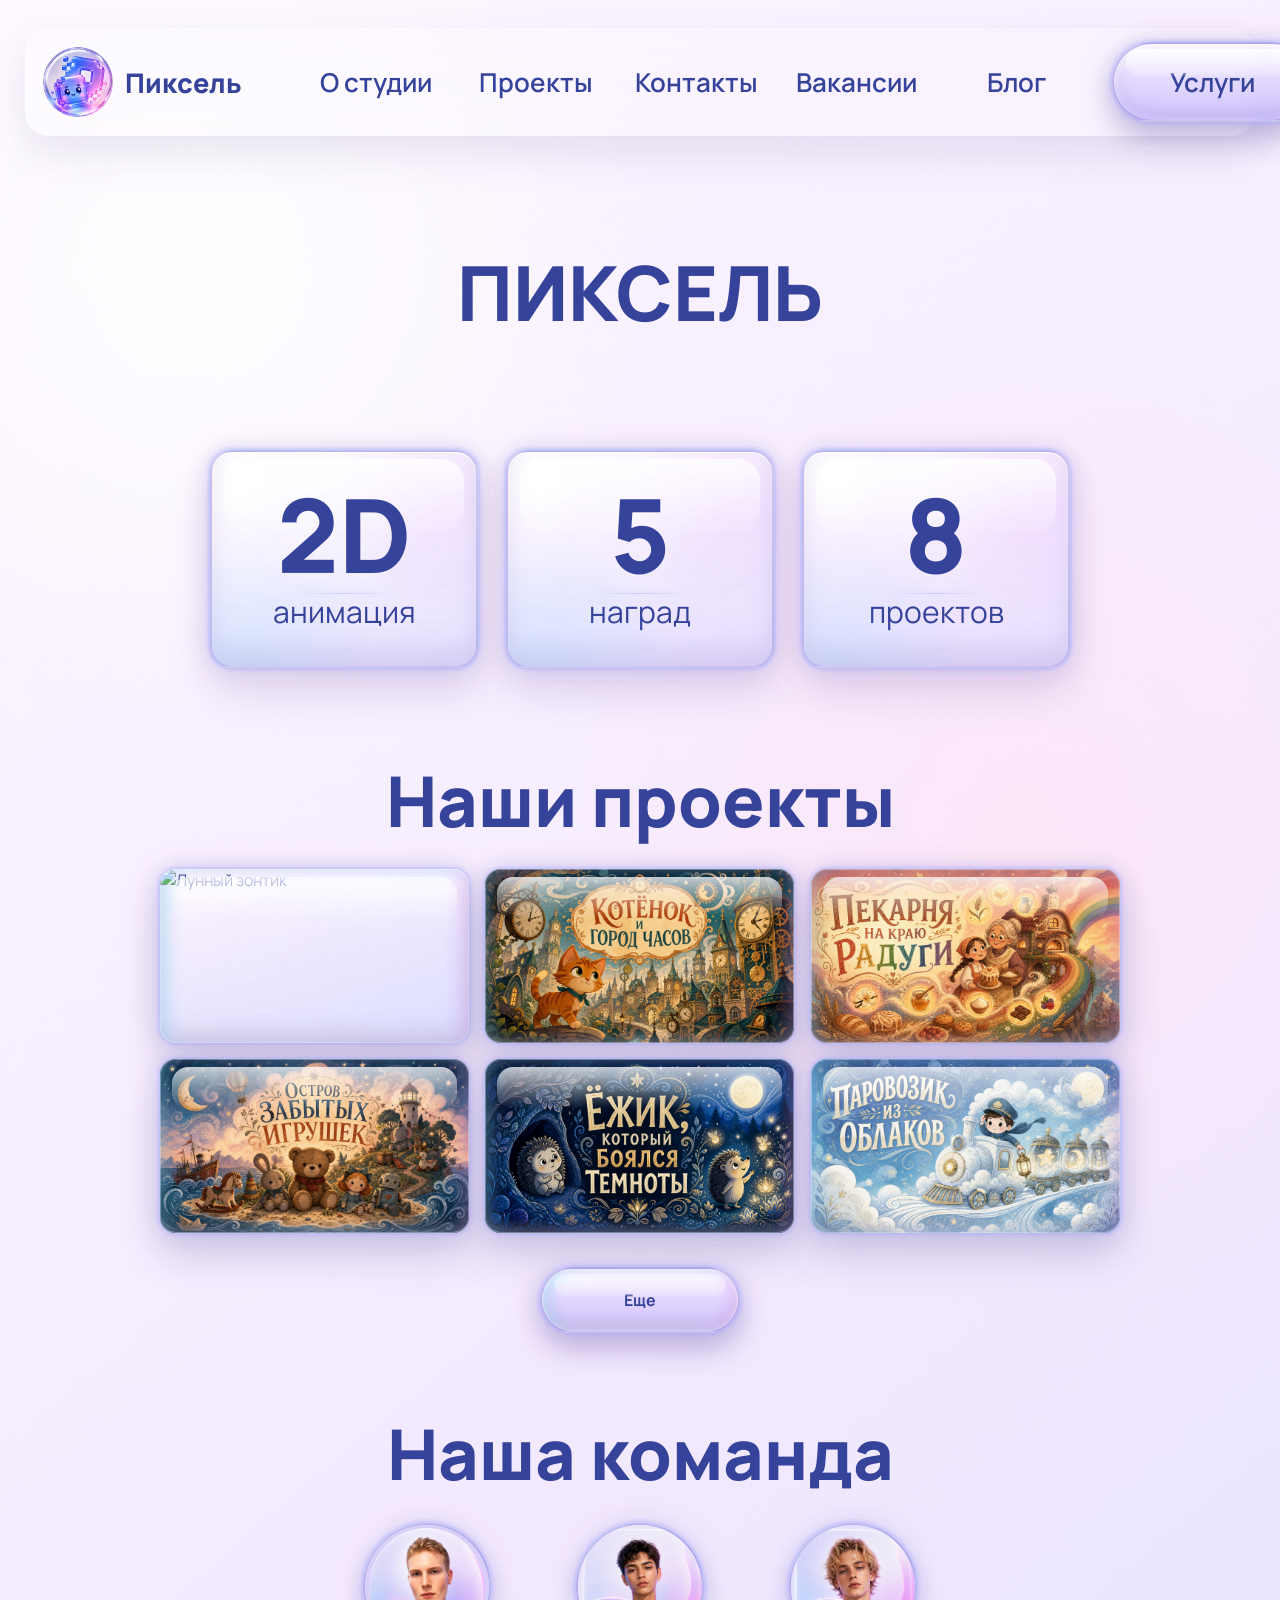
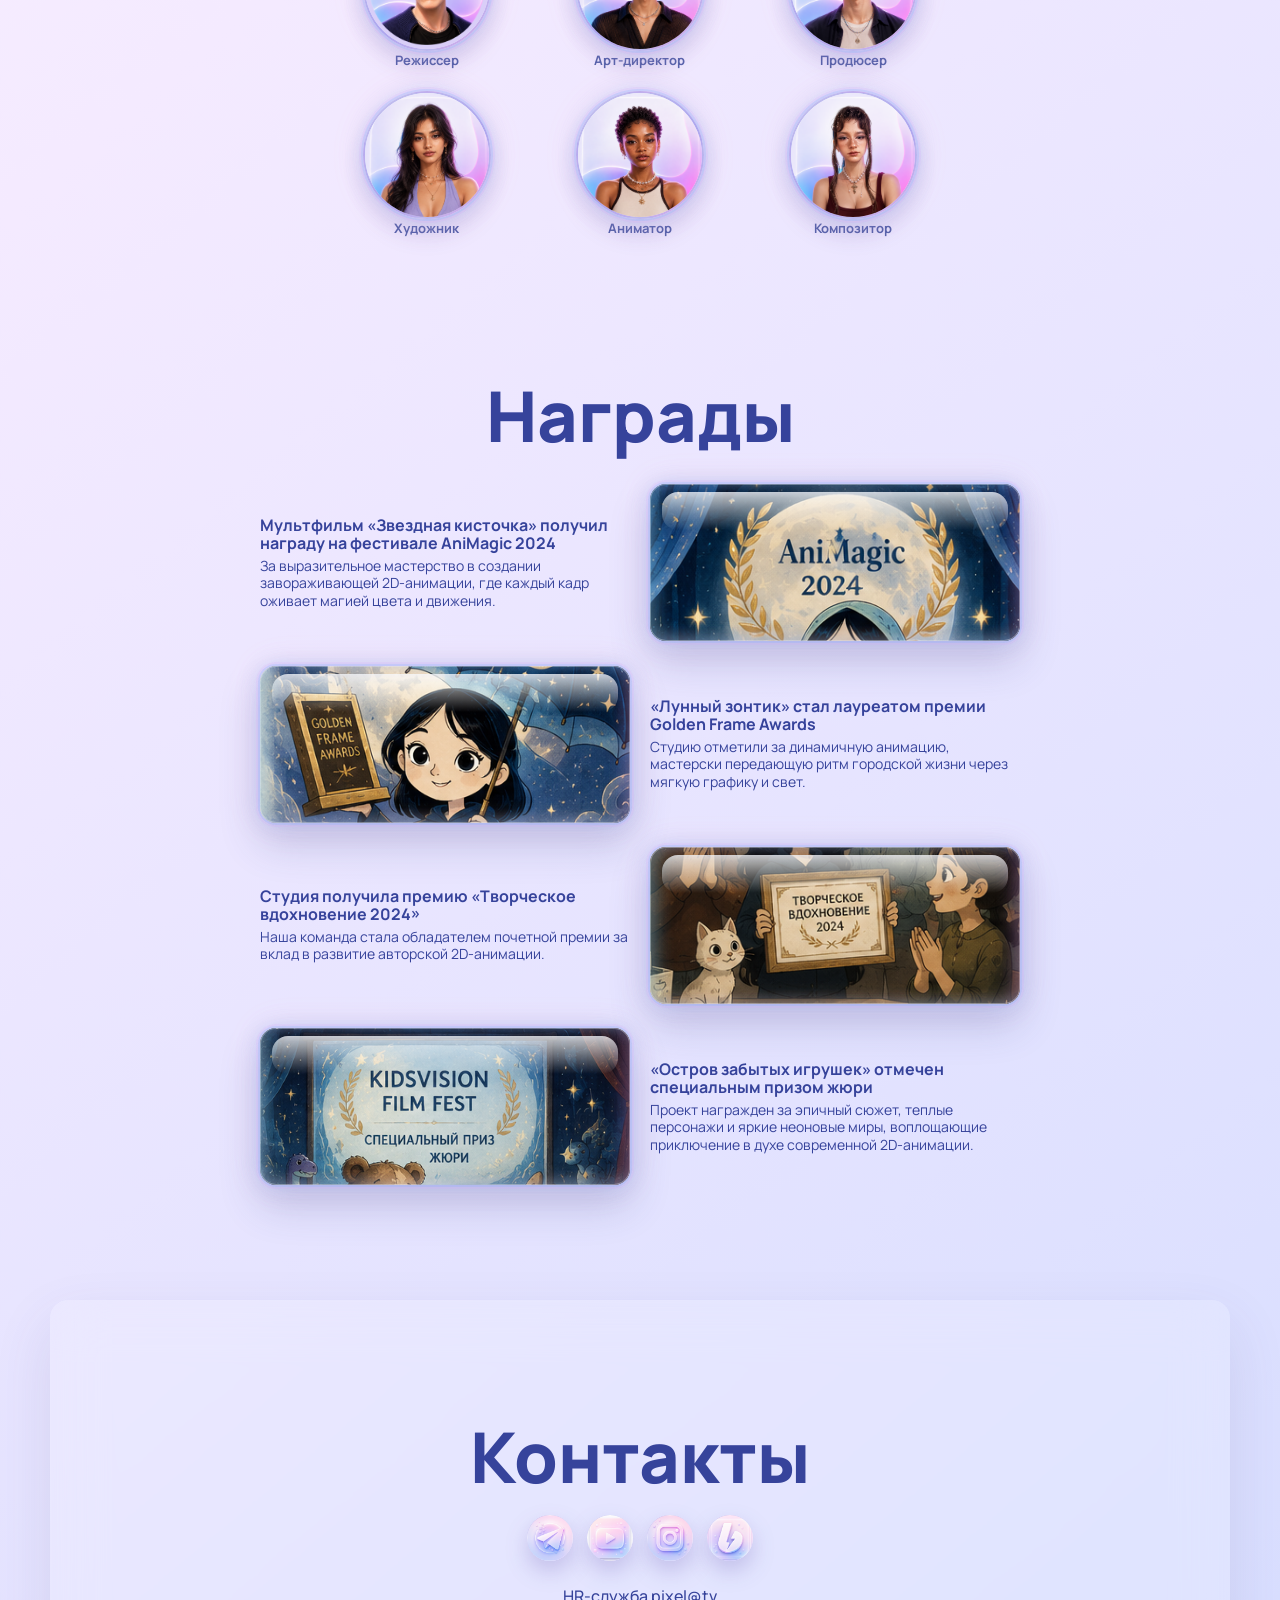
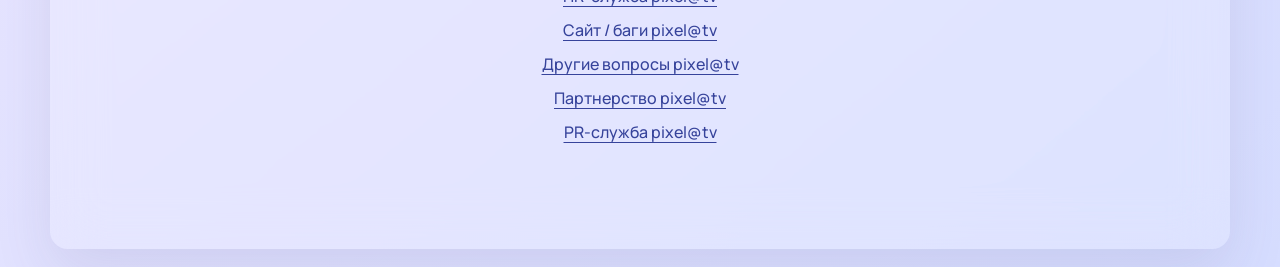
==== commit 21ab7a48: "feat: second commit" ====
--- a/about.html
+++ b/about.html
@@ -15,7 +15,7 @@
   <body>
     <header class="site-header">
       <a class="brand" href="index.html" aria-label="Пиксель, на главную">
-        <img class="brand__mark" src="логотип.png" alt="" />
+        <img class="brand__mark" src="images/логотип.png" alt="" />
         <span class="brand__name">Пиксель</span>
       </a>
 
@@ -57,32 +57,32 @@
         <div class="project-grid project-grid--wide">
           <article class="project-card">
             <div class="image-slot image-slot--project">
-              <img src="лунный мультфильм.png" alt="Лунный зонтик" />
-            </div>
-          </article>
-          <article class="project-card">
-            <div class="image-slot image-slot--project">
-              <img src="котенок мультфильм.png" alt="Котенок и город часов" />
-            </div>
-          </article>
-          <article class="project-card">
-            <div class="image-slot image-slot--project">
-              <img src="пекарня мультфильм.png" alt="Пекарня на краю радуги" />
-            </div>
-          </article>
-          <article class="project-card">
-            <div class="image-slot image-slot--project">
-              <img src="остров мультфильм.png" alt="Остров забытых игрушек" />
-            </div>
-          </article>
-          <article class="project-card">
-            <div class="image-slot image-slot--project">
-              <img src="ежик мультфильм.png" alt="Ежик, который боялся темноты" />
-            </div>
-          </article>
-          <article class="project-card">
-            <div class="image-slot image-slot--project">
-              <img src="паровозик мультфильм.png" alt="Паровозик из облаков" />
+              <img src="images/лунный мультфильм.png" alt="Лунный зонтик" />
+            </div>
+          </article>
+          <article class="project-card">
+            <div class="image-slot image-slot--project">
+              <img src="images/котенок мультфильм.png" alt="Котенок и город часов" />
+            </div>
+          </article>
+          <article class="project-card">
+            <div class="image-slot image-slot--project">
+              <img src="images/пекарня мультфильм.png" alt="Пекарня на краю радуги" />
+            </div>
+          </article>
+          <article class="project-card">
+            <div class="image-slot image-slot--project">
+              <img src="images/остров мультфильм.png" alt="Остров забытых игрушек" />
+            </div>
+          </article>
+          <article class="project-card">
+            <div class="image-slot image-slot--project">
+              <img src="images/ежик мультфильм.png" alt="Ежик, который боялся темноты" />
+            </div>
+          </article>
+          <article class="project-card">
+            <div class="image-slot image-slot--project">
+              <img src="images/паровозик мультфильм.png" alt="Паровозик из облаков" />
             </div>
           </article>
         </div>
@@ -97,27 +97,27 @@
 
         <div class="team-grid" aria-label="Команда студии">
           <article class="team-card">
-            <div class="portrait-slot"><img src="команда1.png" alt="Алина Мирова" /></div>
+            <div class="portrait-slot"><img src="images/команда1.png" alt="Алина Мирова" /></div>
             <p>Режиссер</p>
           </article>
           <article class="team-card">
-            <div class="portrait-slot"><img src="команда2.png" alt="Марк Соколов" /></div>
+            <div class="portrait-slot"><img src="images/команда2.png" alt="Марк Соколов" /></div>
             <p>Арт-директор</p>
           </article>
           <article class="team-card">
-            <div class="portrait-slot"><img src="команда3.png" alt="Ника Рэй" /></div>
+            <div class="portrait-slot"><img src="images/команда3.png" alt="Ника Рэй" /></div>
             <p>Продюсер</p>
           </article>
           <article class="team-card">
-            <div class="portrait-slot"><img src="команда4.png" alt="Лея Волкова" /></div>
+            <div class="portrait-slot"><img src="images/команда4.png" alt="Лея Волкова" /></div>
             <p>Художник</p>
           </article>
           <article class="team-card">
-            <div class="portrait-slot"><img src="команда5.png" alt="Данил Ким" /></div>
+            <div class="portrait-slot"><img src="images/команда5.png" alt="Данил Ким" /></div>
             <p>Аниматор</p>
           </article>
           <article class="team-card">
-            <div class="portrait-slot"><img src="команда6.png" alt="Егор Ланской" /></div>
+            <div class="portrait-slot"><img src="images/команда6.png" alt="Егор Ланской" /></div>
             <p>Композитор</p>
           </article>
         </div>
@@ -138,7 +138,7 @@
               </p>
             </div>
             <div class="image-slot image-slot--award">
-              <img src="награды1 — копия.png" alt="Награда AniMagic 2024" />
+              <img src="images/награды1 — копия.png" alt="Награда AniMagic 2024" />
             </div>
           </article>
 
@@ -151,7 +151,7 @@
               </p>
             </div>
             <div class="image-slot image-slot--award">
-              <img src="награды2 — копия.png" alt="Награда Golden Frame Awards" />
+              <img src="images/награды2 — копия.png" alt="Награда Golden Frame Awards" />
             </div>
           </article>
 
@@ -164,7 +164,7 @@
               </p>
             </div>
             <div class="image-slot image-slot--award">
-              <img src="награды3 — копия.png" alt="Премия Творческое вдохновение 2024" />
+              <img src="images/награды3 — копия.png" alt="Премия Творческое вдохновение 2024" />
             </div>
           </article>
 
@@ -178,7 +178,7 @@
               </p>
             </div>
             <div class="image-slot image-slot--award">
-              <img src="награды4 — копия.png" alt="Специальный приз жюри" />
+              <img src="images/награды4 — копия.png" alt="Специальный приз жюри" />
             </div>
           </article>
         </div>
@@ -188,10 +188,10 @@
     <footer class="contacts" id="contacts">
       <h1>Контакты</h1>
       <div class="socials" aria-label="Социальные сети">
-        <a href="#" aria-label="Telegram"><img src="тг.png" alt="" /></a>
-        <a href="#" aria-label="YouTube"><img src="ютуб.png" alt="" /></a>
-        <a href="#" aria-label="Instagram"><img src="инста.png" alt="" /></a>
-        <a href="#" aria-label="Boosty"><img src="бусти.png" alt="" /></a>
+        <a href="#" aria-label="Telegram"><img src="images/тг.png" alt="" /></a>
+        <a href="#" aria-label="YouTube"><img src="images/ютуб.png" alt="" /></a>
+        <a href="#" aria-label="Instagram"><img src="images/инста.png" alt="" /></a>
+        <a href="#" aria-label="Boosty"><img src="images/бусти.png" alt="" /></a>
       </div>
       <address>
         <a href="mailto:hr.pixel@tv">HR-служба pixel@tv</a>
--- a/styles.css
+++ b/styles.css
@@ -671,7 +671,7 @@
   border-radius: 50%;
   color: var(--ink);
   background:
-    url("иконка1.png") center / cover no-repeat,
+    url("images/иконка1.png") center / cover no-repeat,
     linear-gradient(180deg, rgba(255, 255, 255, 0.66), rgba(255, 255, 255, 0.16)),
     rgba(255, 255, 255, 0.2);
   box-shadow:
@@ -682,21 +682,21 @@
 
 .blog-item:nth-child(2) > div:first-child::before {
   background:
-    url("иконка2.png") center / cover no-repeat,
+    url("images/иконка2.png") center / cover no-repeat,
     linear-gradient(180deg, rgba(255, 255, 255, 0.66), rgba(255, 255, 255, 0.16)),
     rgba(255, 255, 255, 0.2);
 }
 
 .blog-item:nth-child(3) > div:first-child::before {
   background:
-    url("иконка3.png") center / cover no-repeat,
+    url("images/иконка3.png") center / cover no-repeat,
     linear-gradient(180deg, rgba(255, 255, 255, 0.66), rgba(255, 255, 255, 0.16)),
     rgba(255, 255, 255, 0.2);
 }
 
 .blog-item:nth-child(4) > div:first-child::before {
   background:
-    url("иконка4.png") center / cover no-repeat,
+    url("images/иконка4.png") center / cover no-repeat,
     linear-gradient(180deg, rgba(255, 255, 255, 0.66), rgba(255, 255, 255, 0.16)),
     rgba(255, 255, 255, 0.2);
 }
@@ -1164,7 +1164,7 @@
   border-radius: 50%;
   text-align: center;
   background:
-    url("значки1.png") center / cover no-repeat;
+    url("images/значки1.png") center / cover no-repeat;
   box-shadow:
     var(--glass-line-glow),
     inset 0 2px 2px rgba(255, 255, 255, 0.96),
@@ -1187,11 +1187,11 @@
 
 .flow-step--middle {
   margin-top: 54px;
-  background-image: url("значки2.png");
+  background-image: url("images/значки2.png");
 }
 
 .flow-step--top:last-child {
-  background-image: url("значки3.png");
+  background-image: url("images/значки3.png");
 }
 
 .flow-step::before {
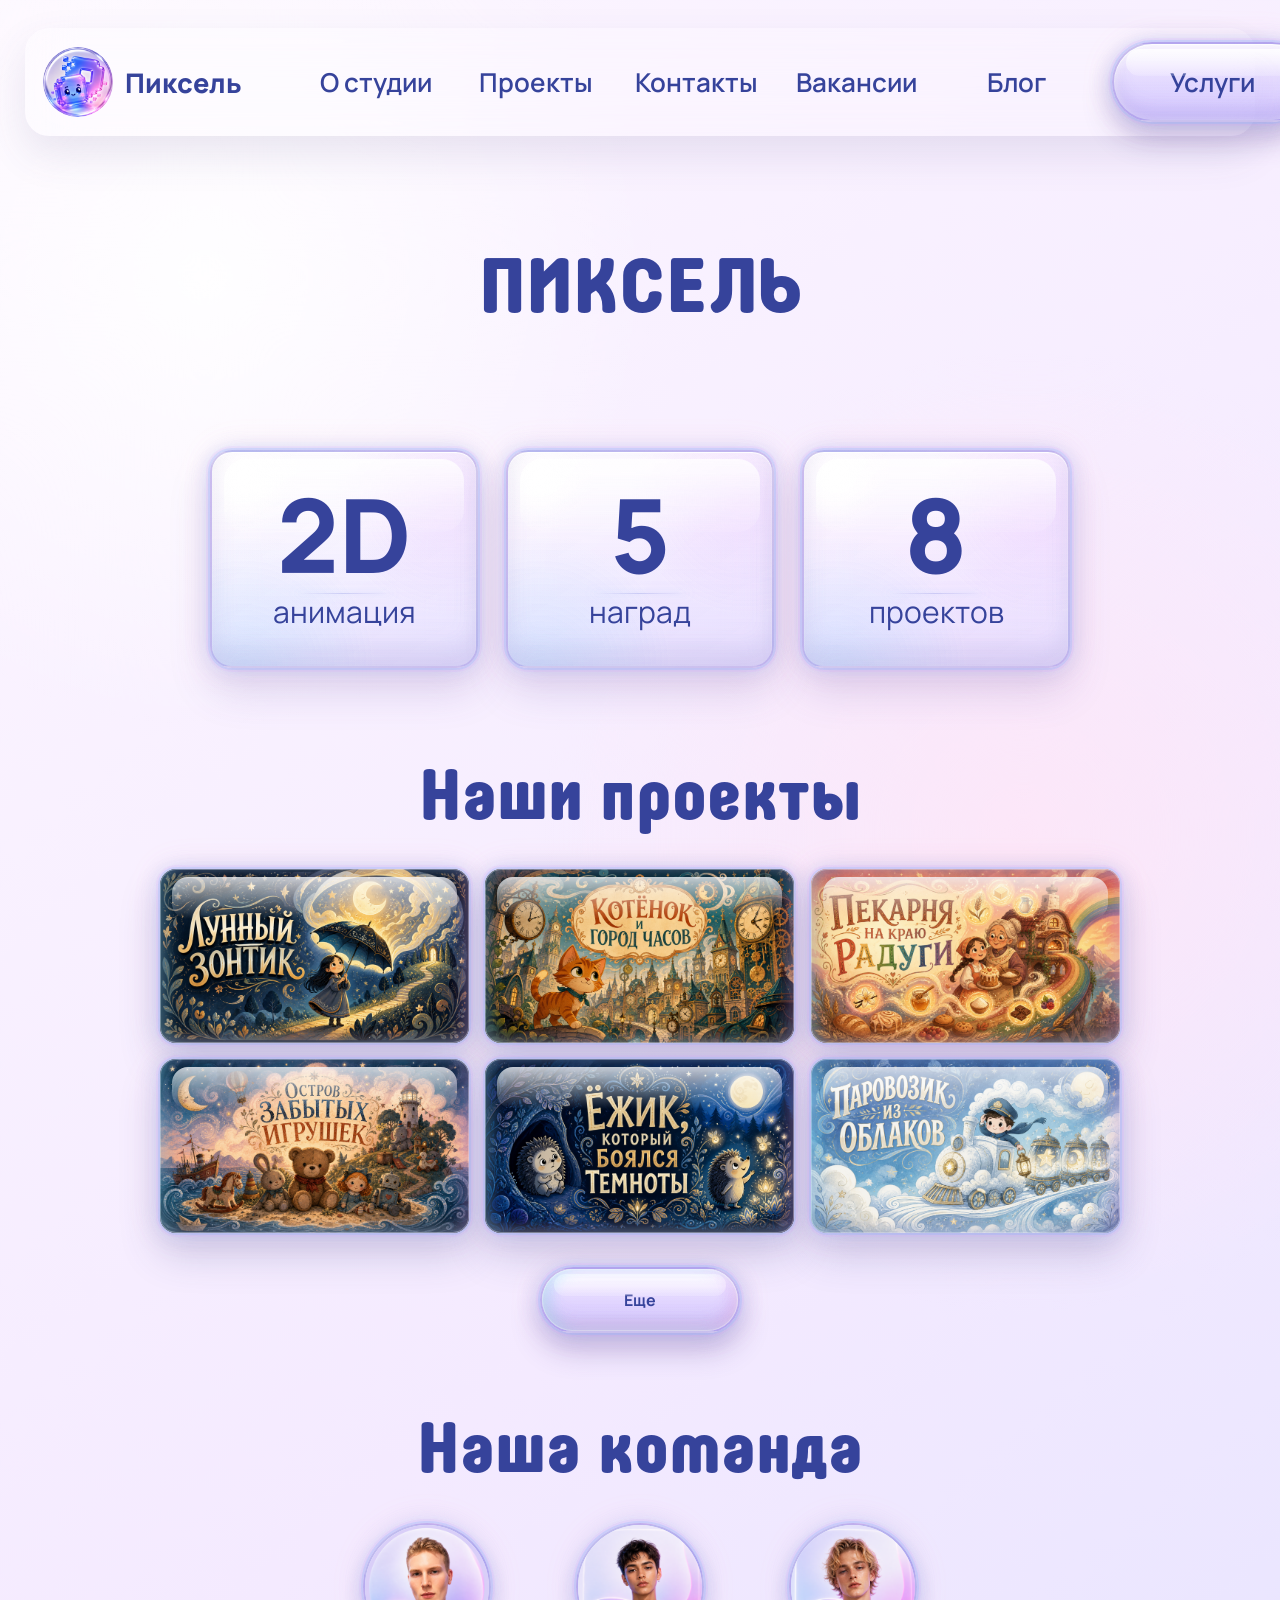
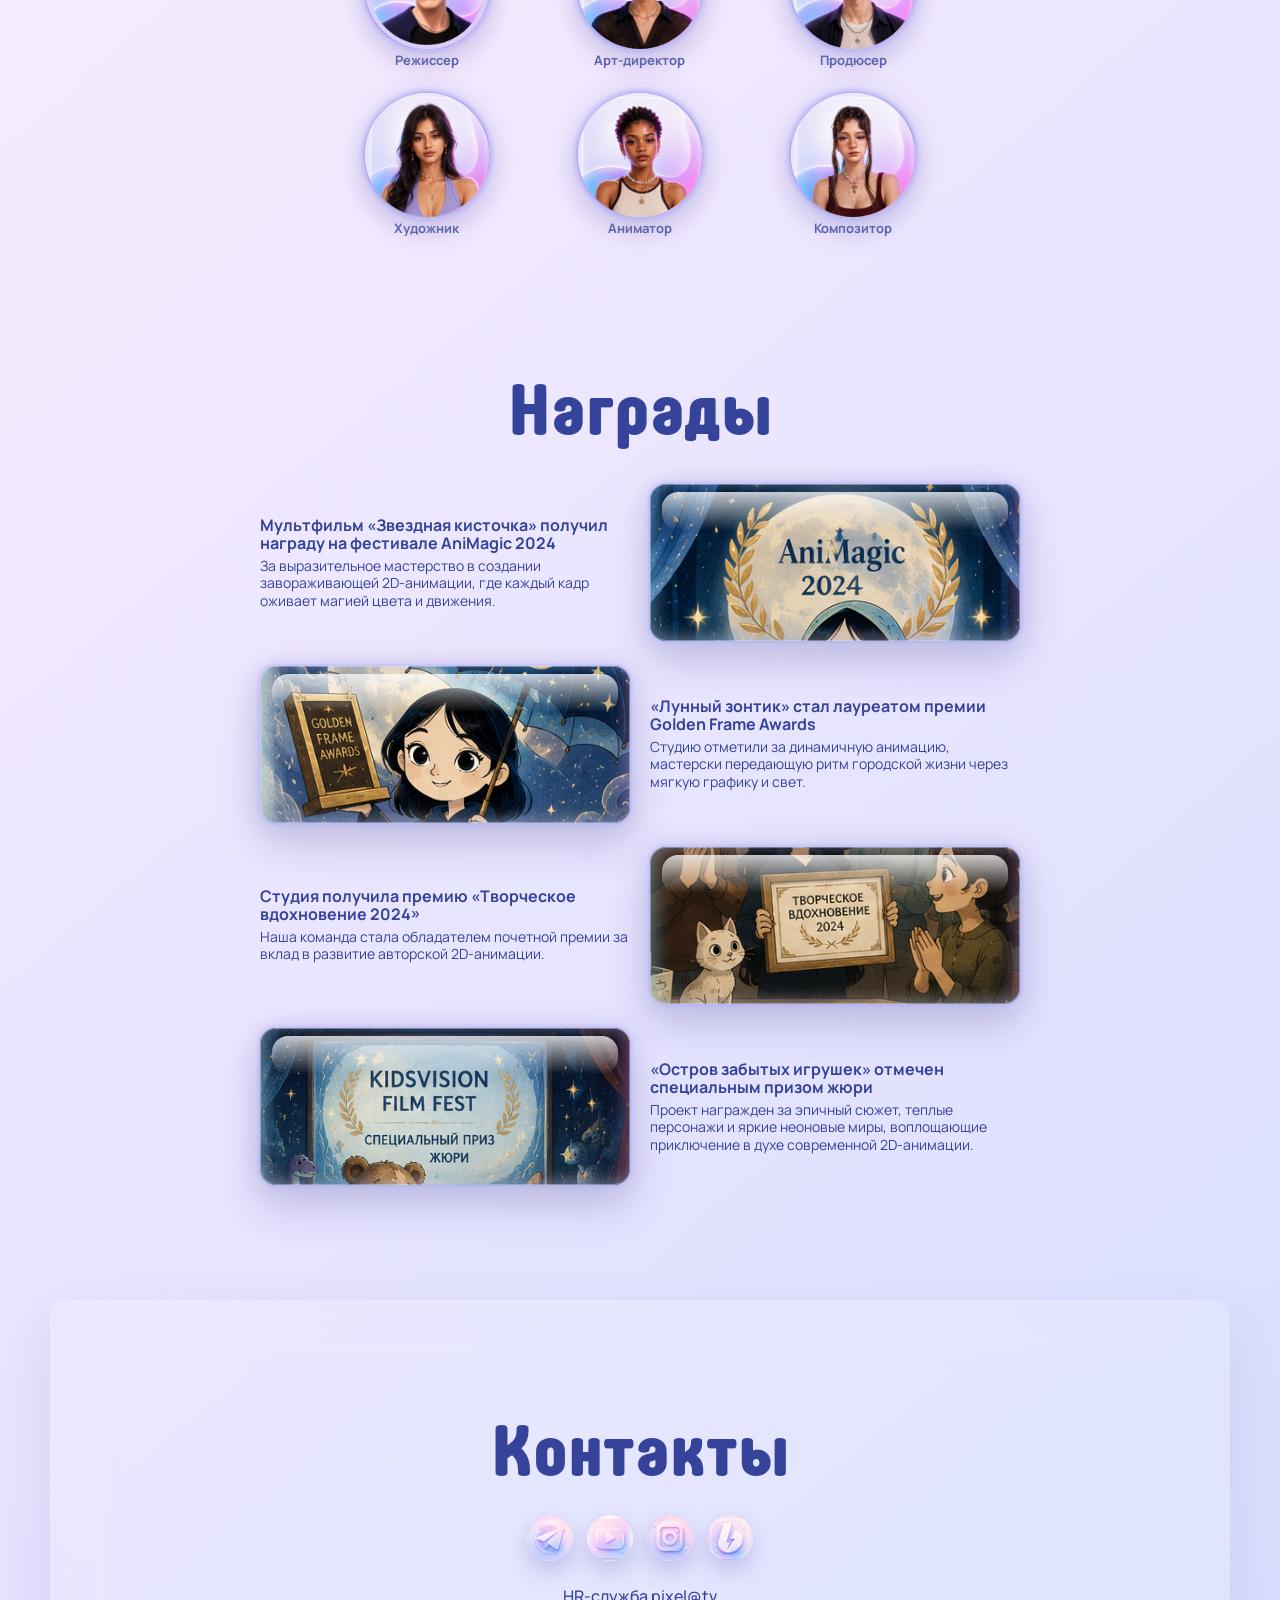
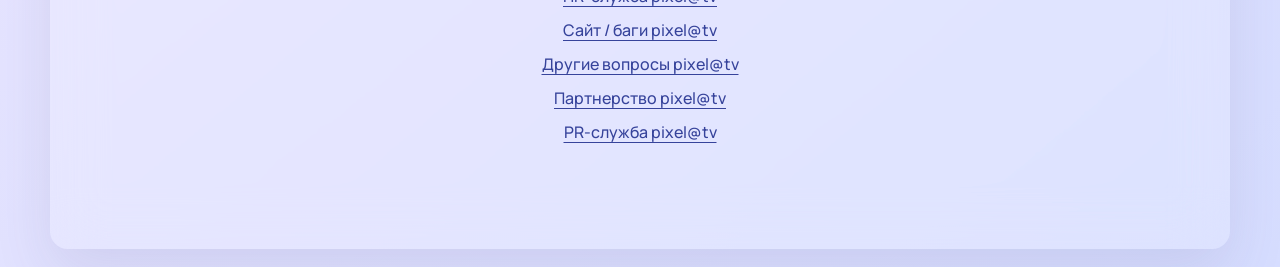
==== commit 1d15f72a: "feat: init commit" ====
--- a/about.html
+++ b/about.html
@@ -57,7 +57,7 @@
         <div class="project-grid project-grid--wide">
           <article class="project-card">
             <div class="image-slot image-slot--project">
-              <img src="images/лунный мультфильм.png" alt="Лунный зонтик" />
+              <img src="images/лунный мультфильм.png" alt="Лунный зонтик" />
             </div>
           </article>
           <article class="project-card">
--- a/styles.css
+++ b/styles.css
@@ -18,7 +18,7 @@
 
 @font-face {
   font-family: "Core Mellow";
-  src: url("CoreMellow-ExtraBold.otf") format("opentype");
+  src: url("fonts/CoreMellow-ExtraBold.otf") format("opentype");
   font-weight: 800;
   font-style: normal;
   font-display: swap;
